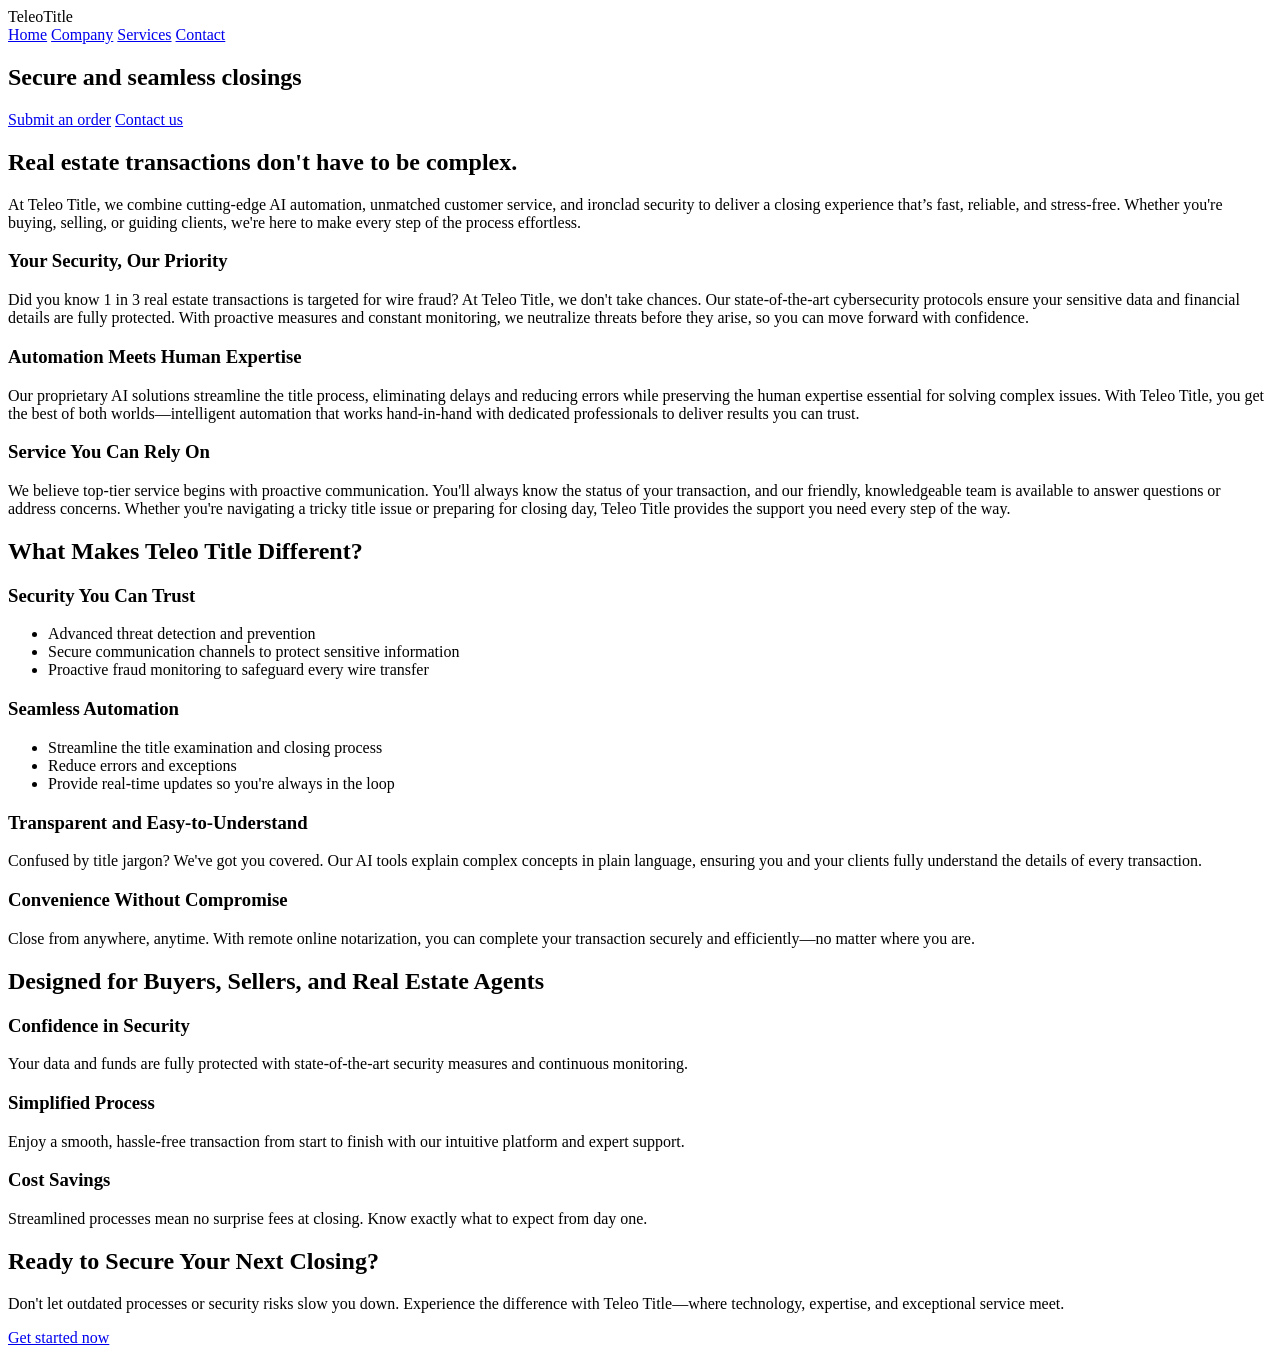
==== teleotitle-static-capture/index.html @ ceba51d6 "Add reconstructed Teleo Title homepage snapshot" ====
<!DOCTYPE html>
<html lang="en">
<head>
  <meta charset="UTF-8" />
  <meta name="viewport" content="width=device-width, initial-scale=1.0" />
  <title>Teleo Title - Homepage Snapshot</title>
  <link rel="stylesheet" href="styles.css" />
</head>
<body>
  <header class="site-header">
    <div class="brand">TeleoTitle</div>
    <nav>
      <a href="index.html">Home</a>
      <a href="company.html">Company</a>
      <a href="#services">Services</a>
      <a href="#contact">Contact</a>
    </nav>
  </header>

  <section class="hero map-bg">
    <div class="hero-card">
      <h1>Secure and seamless closings</h1>
      <div class="cta-row">
        <a class="btn btn-primary" href="#contact">Submit an order</a>
        <a class="btn btn-secondary" href="#contact">Contact us</a>
      </div>
    </div>
  </section>

  <main class="container">
    <section class="section">
      <h2>Real estate transactions don't have to be complex.</h2>
      <p>At Teleo Title, we combine cutting-edge AI automation, unmatched customer service, and ironclad security to deliver a closing experience that’s fast, reliable, and stress-free. Whether you're buying, selling, or guiding clients, we're here to make every step of the process effortless.</p>
    </section>

    <section class="grid three-up">
      <article class="card">
        <h3>Your Security, Our Priority</h3>
        <p>Did you know 1 in 3 real estate transactions is targeted for wire fraud? At Teleo Title, we don't take chances. Our state-of-the-art cybersecurity protocols ensure your sensitive data and financial details are fully protected. With proactive measures and constant monitoring, we neutralize threats before they arise, so you can move forward with confidence.</p>
      </article>
      <article class="card">
        <h3>Automation Meets Human Expertise</h3>
        <p>Our proprietary AI solutions streamline the title process, eliminating delays and reducing errors while preserving the human expertise essential for solving complex issues. With Teleo Title, you get the best of both worlds—intelligent automation that works hand-in-hand with dedicated professionals to deliver results you can trust.</p>
      </article>
      <article class="card">
        <h3>Service You Can Rely On</h3>
        <p>We believe top-tier service begins with proactive communication. You'll always know the status of your transaction, and our friendly, knowledgeable team is available to answer questions or address concerns. Whether you're navigating a tricky title issue or preparing for closing day, Teleo Title provides the support you need every step of the way.</p>
      </article>
    </section>

    <section class="section" id="services">
      <h2>What Makes Teleo Title Different?</h2>
      <div class="grid two-up">
        <article class="card">
          <h3>Security You Can Trust</h3>
          <ul>
            <li>Advanced threat detection and prevention</li>
            <li>Secure communication channels to protect sensitive information</li>
            <li>Proactive fraud monitoring to safeguard every wire transfer</li>
          </ul>
        </article>
        <article class="card">
          <h3>Seamless Automation</h3>
          <ul>
            <li>Streamline the title examination and closing process</li>
            <li>Reduce errors and exceptions</li>
            <li>Provide real-time updates so you're always in the loop</li>
          </ul>
        </article>
        <article class="card">
          <h3>Transparent and Easy-to-Understand</h3>
          <p>Confused by title jargon? We've got you covered. Our AI tools explain complex concepts in plain language, ensuring you and your clients fully understand the details of every transaction.</p>
        </article>
        <article class="card">
          <h3>Convenience Without Compromise</h3>
          <p>Close from anywhere, anytime. With remote online notarization, you can complete your transaction securely and efficiently—no matter where you are.</p>
        </article>
      </div>
    </section>

    <section class="section">
      <h2>Designed for Buyers, Sellers, and Real Estate Agents</h2>
      <div class="grid three-up">
        <article class="card">
          <h3>Confidence in Security</h3>
          <p>Your data and funds are fully protected with state-of-the-art security measures and continuous monitoring.</p>
        </article>
        <article class="card">
          <h3>Simplified Process</h3>
          <p>Enjoy a smooth, hassle-free transaction from start to finish with our intuitive platform and expert support.</p>
        </article>
        <article class="card">
          <h3>Cost Savings</h3>
          <p>Streamlined processes mean no surprise fees at closing. Know exactly what to expect from day one.</p>
        </article>
      </div>
    </section>

    <section class="section cta-block" id="contact">
      <h2>Ready to Secure Your Next Closing?</h2>
      <p>Don't let outdated processes or security risks slow you down. Experience the difference with Teleo Title—where technology, expertise, and exceptional service meet.</p>
      <a class="btn btn-primary" href="mailto:info@teleotitle.com">Get started now</a>
    </section>
  </main>
</body>
</html>
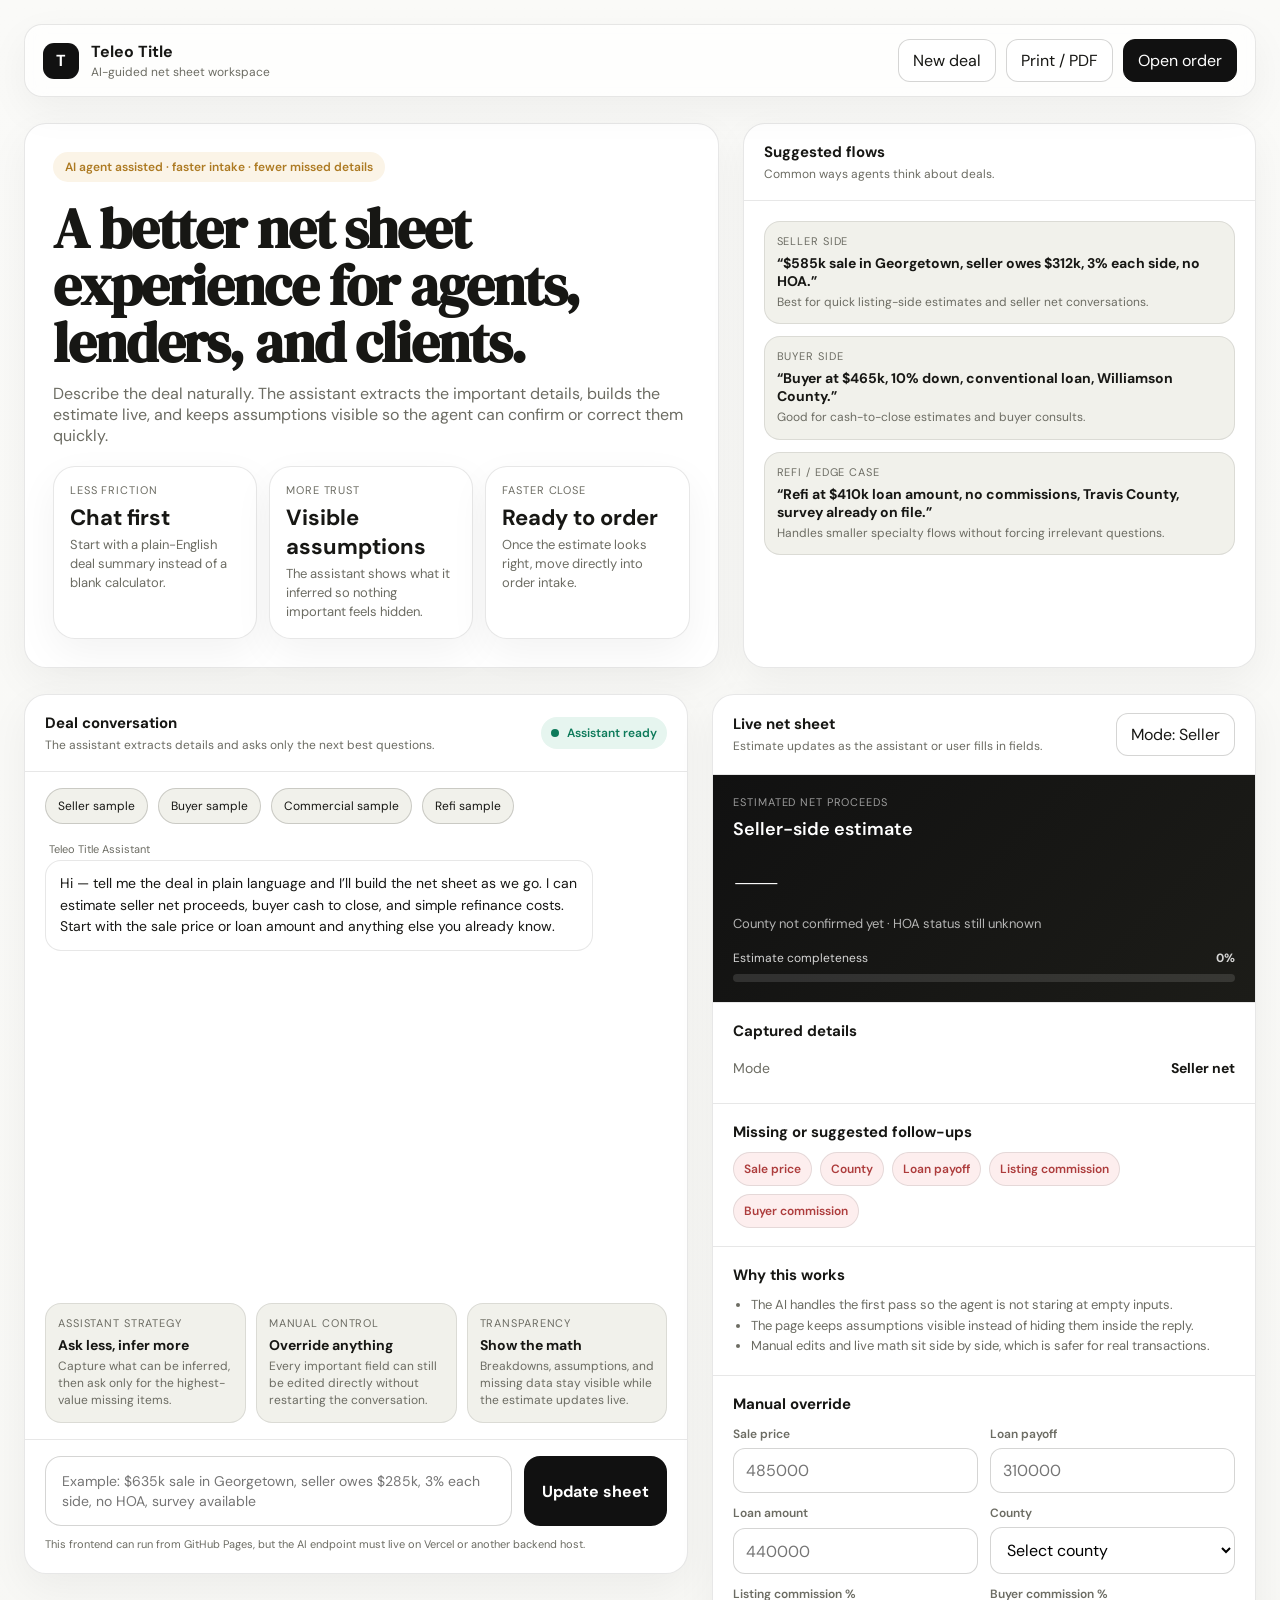
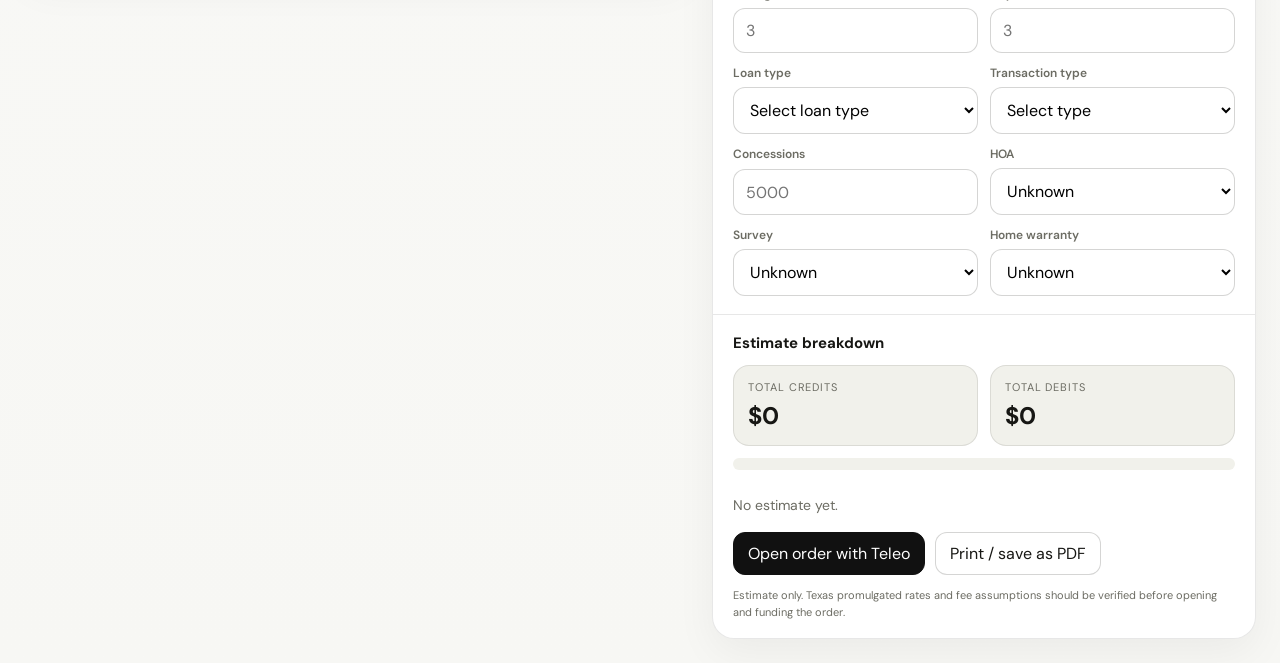
==== commit 5e2a6c7e: "Add files via upload" ====
--- a/teleotitle-static-capture/index.html
+++ b/teleotitle-static-capture/index.html
@@ -3,104 +3,932 @@
 <head>
   <meta charset="UTF-8" />
   <meta name="viewport" content="width=device-width, initial-scale=1.0" />
-  <title>Teleo Title - Homepage Snapshot</title>
-  <link rel="stylesheet" href="styles.css" />
+  <title>Teleo Title — Smart Net Sheet</title>
+  <link rel="preconnect" href="https://fonts.googleapis.com">
+  <link rel="preconnect" href="https://fonts.gstatic.com" crossorigin>
+  <link href="https://fonts.googleapis.com/css2?family=DM+Sans:wght@400;500;600;700&family=DM+Serif+Display:ital@0;1&display=swap" rel="stylesheet">
+
+  <script>
+    window.NET_SHEET_API_ENDPOINT = "https://YOUR-VERCEL-APP.vercel.app/api/chat";
+  </script>
+
+  <style>
+    :root {
+      --bg: #f7f7f4;
+      --panel: #ffffff;
+      --panel-2: #f1f1eb;
+      --text: #171714;
+      --muted: #6c6c63;
+      --line: rgba(23,23,20,.10);
+      --line-strong: rgba(23,23,20,.18);
+      --brand: #111111;
+      --gold: #ad7a22;
+      --gold-soft: #fbf4e7;
+      --green: #0d7a5a;
+      --green-soft: #e6f5ef;
+      --red: #ad3c3c;
+      --red-soft: #fdeeee;
+      --radius: 14px;
+      --radius-lg: 22px;
+      --shadow: 0 14px 40px rgba(0,0,0,.05);
+    }
+
+    * { box-sizing: border-box; }
+    html, body { margin: 0; padding: 0; }
+    body {
+      font-family: 'DM Sans', sans-serif;
+      background: linear-gradient(180deg, #fafaf8 0%, var(--bg) 100%);
+      color: var(--text);
+    }
+
+    .shell { max-width: 1440px; margin: 0 auto; padding: 24px; }
+    .topbar {
+      display: flex; align-items: center; justify-content: space-between; gap: 16px;
+      padding: 14px 18px; border: 1px solid var(--line); border-radius: 18px;
+      background: rgba(255,255,255,.7); backdrop-filter: blur(10px);
+      position: sticky; top: 14px; z-index: 30; box-shadow: var(--shadow);
+    }
+    .brand { display: flex; align-items: center; gap: 12px; }
+    .brand-mark {
+      width: 36px; height: 36px; border-radius: 11px; background: var(--brand);
+      display: grid; place-items: center; color: white; font-weight: 700;
+    }
+    .brand h1 { font-size: 16px; margin: 0; font-weight: 700; }
+    .brand p { margin: 2px 0 0; font-size: 12px; color: var(--muted); }
+    .top-actions { display: flex; gap: 10px; flex-wrap: wrap; }
+    .btn, button { font: inherit; }
+    .btn {
+      border: 1px solid var(--line-strong); background: white; color: var(--text);
+      border-radius: 12px; padding: 10px 14px; cursor: pointer; transition: .18s ease;
+    }
+    .btn:hover { transform: translateY(-1px); }
+    .btn-primary { background: var(--brand); color: white; border-color: var(--brand); }
+
+    .hero {
+      display: grid; grid-template-columns: 1.15fr .85fr; gap: 24px; margin: 26px 0;
+    }
+    .hero-card, .mini-card, .panel {
+      background: var(--panel); border: 1px solid var(--line);
+      border-radius: var(--radius-lg); box-shadow: var(--shadow);
+    }
+    .hero-card { padding: 28px; min-height: 240px; }
+    .hero-badge {
+      display: inline-flex; gap: 8px; align-items: center; background: var(--gold-soft);
+      color: var(--gold); padding: 7px 12px; border-radius: 999px; font-size: 12px;
+      font-weight: 600; margin-bottom: 18px;
+    }
+    .hero-title {
+      font-family: 'DM Serif Display', serif;
+      font-size: clamp(34px, 5vw, 56px);
+      line-height: 1.02; margin: 0 0 12px; letter-spacing: -.02em;
+    }
+    .hero-copy {
+      font-size: 16px; color: var(--muted); max-width: 720px; margin: 0 0 20px;
+    }
+    .hero-grid {
+      display: grid; grid-template-columns: repeat(3, minmax(0, 1fr)); gap: 12px; margin-top: 18px;
+    }
+    .mini-card { padding: 16px; }
+    .mini-kicker {
+      font-size: 11px; color: var(--muted); text-transform: uppercase; letter-spacing: .08em; margin-bottom: 6px;
+    }
+    .mini-value { font-size: 22px; font-weight: 700; margin-bottom: 4px; }
+    .mini-copy { color: var(--muted); font-size: 13px; line-height: 1.45; }
+
+    .layout {
+      display: grid; grid-template-columns: minmax(0, 1.1fr) minmax(360px, .9fr); gap: 24px; align-items: start;
+    }
+    .panel { overflow: hidden; }
+    .chat-head, .sheet-head, .section-head {
+      padding: 18px 20px; border-bottom: 1px solid var(--line);
+      display: flex; justify-content: space-between; align-items: center; gap: 12px;
+    }
+    .section-title { margin: 0; font-size: 15px; font-weight: 700; }
+    .section-sub { margin: 4px 0 0; color: var(--muted); font-size: 12px; }
+
+    .assistant-status {
+      display: inline-flex; align-items: center; gap: 8px; font-size: 12px; color: var(--green);
+      background: var(--green-soft); border-radius: 999px; padding: 8px 10px; font-weight: 600;
+    }
+    .dot { width: 8px; height: 8px; border-radius: 50%; background: currentColor; }
+
+    .chat-wrap { display: grid; grid-template-rows: auto auto 1fr auto auto; min-height: 880px; }
+    .quick-start { padding: 16px 20px 0; display: flex; gap: 10px; flex-wrap: wrap; }
+    .chip {
+      border: 1px solid var(--line-strong); background: var(--panel-2); color: var(--text);
+      border-radius: 999px; padding: 9px 12px; font-size: 12px; cursor: pointer;
+    }
+
+    .chat-messages {
+      padding: 18px 20px; display: flex; flex-direction: column; gap: 14px;
+      min-height: 320px; max-height: 520px; overflow: auto;
+    }
+    .msg { display: flex; flex-direction: column; gap: 4px; }
+    .msg.user { align-items: flex-end; }
+    .msg.assistant { align-items: flex-start; }
+    .msg-label { font-size: 11px; color: var(--muted); padding: 0 4px; }
+    .bubble {
+      max-width: 88%; padding: 12px 14px; border-radius: 16px; font-size: 14px;
+      line-height: 1.55; border: 1px solid var(--line); background: white;
+    }
+    .user .bubble { background: var(--brand); color: white; border-color: var(--brand); }
+
+    .typing { display: inline-flex; gap: 5px; align-items: center; }
+    .typing span {
+      width: 6px; height: 6px; border-radius: 50%; background: #7d7d75;
+      animation: bounce 1s infinite ease-in-out;
+    }
+    .typing span:nth-child(2){ animation-delay: .15s; }
+    .typing span:nth-child(3){ animation-delay: .3s; }
+    @keyframes bounce {
+      0%, 80%, 100% { transform: translateY(0); opacity: .6; }
+      40% { transform: translateY(-5px); opacity: 1; }
+    }
+
+    .pill-row { display: flex; flex-wrap: wrap; gap: 6px; margin-top: 8px; }
+    .fact-pill {
+      display: inline-flex; align-items: center; gap: 6px; background: var(--green-soft);
+      color: var(--green); border-radius: 999px; padding: 6px 10px; font-size: 11px; font-weight: 600;
+    }
+
+    .smart-row {
+      padding: 0 20px 16px; display: grid; grid-template-columns: repeat(3, minmax(0, 1fr)); gap: 10px;
+    }
+    .smart-card {
+      border: 1px solid var(--line); background: var(--panel-2); border-radius: 16px; padding: 12px;
+    }
+    .smart-label {
+      font-size: 11px; color: var(--muted); text-transform: uppercase; letter-spacing: .08em; margin-bottom: 6px;
+    }
+    .smart-card strong { display: block; font-size: 14px; margin-bottom: 4px; }
+    .smart-card p { margin: 0; font-size: 12px; color: var(--muted); line-height: 1.45; }
+
+    .input-bar { border-top: 1px solid var(--line); padding: 16px 20px 20px; }
+    .input-shell { display: grid; grid-template-columns: 1fr auto; gap: 12px; }
+    textarea {
+      width: 100%; resize: none; min-height: 60px; max-height: 180px;
+      border: 1px solid var(--line-strong); border-radius: 16px; padding: 14px 16px;
+      font: inherit; font-size: 14px; line-height: 1.45; outline: none; background: white;
+    }
+    textarea:focus { border-color: var(--gold); }
+    .send {
+      min-width: 132px; border: none; border-radius: 16px; background: var(--brand);
+      color: white; font-weight: 700; cursor: pointer; padding: 0 18px;
+    }
+    .send:disabled { opacity: .5; cursor: not-allowed; }
+
+    .sheet { position: sticky; top: 96px; }
+    .sheet-summary {
+      padding: 20px; background: linear-gradient(135deg, #111111 0%, #1c1c18 100%); color: white;
+    }
+    .summary-kicker {
+      color: rgba(255,255,255,.58); font-size: 11px; text-transform: uppercase;
+      letter-spacing: .08em; margin-bottom: 8px;
+    }
+    .summary-title { font-size: 18px; margin: 0 0 10px; font-weight: 600; }
+    .summary-net {
+      font-family: 'DM Serif Display', serif; font-size: clamp(42px, 5vw, 56px);
+      line-height: 1; margin: 0; letter-spacing: -.02em;
+    }
+    .summary-note { margin-top: 8px; color: rgba(255,255,255,.68); font-size: 13px; line-height: 1.45; }
+
+    .confidence { margin-top: 16px; display: grid; gap: 8px; }
+    .meter-row {
+      display: flex; justify-content: space-between; align-items: center;
+      font-size: 12px; color: rgba(255,255,255,.82);
+    }
+    .meter { height: 8px; border-radius: 999px; background: rgba(255,255,255,.12); overflow: hidden; }
+    .meter > span {
+      display: block; height: 100%; width: 0%; background: linear-gradient(90deg, #c8a564, #f4deac);
+      transition: width .25s ease;
+    }
+
+    .assumption-box, .missing-box, .manual-box, .breakdown, .timeline-box {
+      padding: 18px 20px; border-top: 1px solid var(--line);
+    }
+    .stack { display: grid; gap: 12px; }
+    .info-row {
+      display: flex; justify-content: space-between; gap: 12px; align-items: center;
+      font-size: 14px; padding: 8px 0; border-bottom: 1px dashed rgba(23,23,20,.08);
+    }
+    .info-row:last-child { border-bottom: none; }
+    .info-row span:first-child { color: var(--muted); }
+    .info-row strong { font-weight: 700; }
+
+    .list { display: flex; flex-wrap: wrap; gap: 8px; }
+    .badge {
+      font-size: 12px; font-weight: 600; padding: 8px 10px; border-radius: 999px;
+      background: var(--panel-2); border: 1px solid var(--line);
+    }
+    .badge.miss { background: var(--red-soft); color: var(--red); }
+
+    .manual-grid {
+      display: grid; grid-template-columns: repeat(2, minmax(0, 1fr)); gap: 12px;
+    }
+    .field { display: grid; gap: 6px; }
+    .field label { font-size: 12px; color: var(--muted); font-weight: 600; }
+    .field input, .field select {
+      width: 100%; border: 1px solid var(--line-strong); border-radius: 12px;
+      padding: 11px 12px; font: inherit; background: white;
+    }
+
+    .totals-grid {
+      display: grid; grid-template-columns: repeat(2, minmax(0,1fr)); gap: 12px; margin-bottom: 12px;
+    }
+    .total-card {
+      border: 1px solid var(--line); background: var(--panel-2); border-radius: 16px; padding: 14px;
+    }
+    .total-card small {
+      display: block; font-size: 11px; color: var(--muted); text-transform: uppercase;
+      letter-spacing: .08em; margin-bottom: 6px;
+    }
+    .total-card strong { font-size: 24px; font-weight: 700; }
+
+    .bar {
+      height: 12px; background: var(--panel-2); border-radius: 999px; overflow: hidden;
+      display: flex; margin-bottom: 12px;
+    }
+    .seg { height: 100%; }
+    .legend {
+      display: flex; flex-wrap: wrap; gap: 10px 16px; font-size: 12px; color: var(--muted); margin-bottom: 12px;
+    }
+    .legend span { display: inline-flex; align-items: center; gap: 8px; }
+    .legend i { width: 10px; height: 10px; border-radius: 50%; display: inline-block; }
+
+    .line-item {
+      display: flex; justify-content: space-between; gap: 12px; padding: 9px 0;
+      font-size: 14px; border-bottom: 1px solid rgba(23,23,20,.06);
+    }
+    .line-item:last-child { border-bottom: none; }
+    .line-item span:first-child { color: var(--muted); }
+    .value-red { color: var(--red); font-weight: 700; }
+    .value-green { color: var(--green); font-weight: 700; }
+
+    .footer-actions { display: flex; gap: 10px; flex-wrap: wrap; margin-top: 16px; }
+    .tiny { font-size: 11px; color: var(--muted); line-height: 1.5; }
+    .timeline-box ul {
+      padding-left: 18px; margin: 0; color: var(--muted); font-size: 13px; line-height: 1.6;
+    }
+    .empty-note { color: var(--muted); font-size: 14px; line-height: 1.6; }
+
+    @media (max-width: 1120px) {
+      .hero, .layout { grid-template-columns: 1fr; }
+      .sheet { position: static; }
+    }
+
+    @media (max-width: 760px) {
+      .shell { padding: 14px; }
+      .hero-card, .mini-card, .panel { border-radius: 18px; }
+      .hero-grid, .smart-row, .manual-grid, .totals-grid { grid-template-columns: 1fr; }
+      .topbar { padding: 12px 14px; }
+      .input-shell { grid-template-columns: 1fr; }
+      .send { min-height: 48px; }
+    }
+  </style>
 </head>
 <body>
-  <header class="site-header">
-    <div class="brand">TeleoTitle</div>
-    <nav>
-      <a href="index.html">Home</a>
-      <a href="company.html">Company</a>
-      <a href="#services">Services</a>
-      <a href="#contact">Contact</a>
-    </nav>
-  </header>
-
-  <section class="hero map-bg">
-    <div class="hero-card">
-      <h1>Secure and seamless closings</h1>
-      <div class="cta-row">
-        <a class="btn btn-primary" href="#contact">Submit an order</a>
-        <a class="btn btn-secondary" href="#contact">Contact us</a>
+  <div class="shell">
+    <div class="topbar">
+      <div class="brand">
+        <div class="brand-mark">T</div>
+        <div>
+          <h1>Teleo Title</h1>
+          <p>AI-guided net sheet workspace</p>
+        </div>
+      </div>
+      <div class="top-actions">
+        <button class="btn" onclick="resetAll()">New deal</button>
+        <button class="btn" onclick="window.print()">Print / PDF</button>
+        <button class="btn btn-primary" id="orderBtnTop" disabled>Open order</button>
       </div>
     </div>
-  </section>
-
-  <main class="container">
-    <section class="section">
-      <h2>Real estate transactions don't have to be complex.</h2>
-      <p>At Teleo Title, we combine cutting-edge AI automation, unmatched customer service, and ironclad security to deliver a closing experience that’s fast, reliable, and stress-free. Whether you're buying, selling, or guiding clients, we're here to make every step of the process effortless.</p>
-    </section>
-
-    <section class="grid three-up">
-      <article class="card">
-        <h3>Your Security, Our Priority</h3>
-        <p>Did you know 1 in 3 real estate transactions is targeted for wire fraud? At Teleo Title, we don't take chances. Our state-of-the-art cybersecurity protocols ensure your sensitive data and financial details are fully protected. With proactive measures and constant monitoring, we neutralize threats before they arise, so you can move forward with confidence.</p>
-      </article>
-      <article class="card">
-        <h3>Automation Meets Human Expertise</h3>
-        <p>Our proprietary AI solutions streamline the title process, eliminating delays and reducing errors while preserving the human expertise essential for solving complex issues. With Teleo Title, you get the best of both worlds—intelligent automation that works hand-in-hand with dedicated professionals to deliver results you can trust.</p>
-      </article>
-      <article class="card">
-        <h3>Service You Can Rely On</h3>
-        <p>We believe top-tier service begins with proactive communication. You'll always know the status of your transaction, and our friendly, knowledgeable team is available to answer questions or address concerns. Whether you're navigating a tricky title issue or preparing for closing day, Teleo Title provides the support you need every step of the way.</p>
-      </article>
-    </section>
-
-    <section class="section" id="services">
-      <h2>What Makes Teleo Title Different?</h2>
-      <div class="grid two-up">
-        <article class="card">
-          <h3>Security You Can Trust</h3>
-          <ul>
-            <li>Advanced threat detection and prevention</li>
-            <li>Secure communication channels to protect sensitive information</li>
-            <li>Proactive fraud monitoring to safeguard every wire transfer</li>
-          </ul>
-        </article>
-        <article class="card">
-          <h3>Seamless Automation</h3>
-          <ul>
-            <li>Streamline the title examination and closing process</li>
-            <li>Reduce errors and exceptions</li>
-            <li>Provide real-time updates so you're always in the loop</li>
-          </ul>
-        </article>
-        <article class="card">
-          <h3>Transparent and Easy-to-Understand</h3>
-          <p>Confused by title jargon? We've got you covered. Our AI tools explain complex concepts in plain language, ensuring you and your clients fully understand the details of every transaction.</p>
-        </article>
-        <article class="card">
-          <h3>Convenience Without Compromise</h3>
-          <p>Close from anywhere, anytime. With remote online notarization, you can complete your transaction securely and efficiently—no matter where you are.</p>
-        </article>
+
+    <section class="hero">
+      <div class="hero-card">
+        <div class="hero-badge">AI agent assisted · faster intake · fewer missed details</div>
+        <h2 class="hero-title">A better net sheet experience for agents, lenders, and clients.</h2>
+        <p class="hero-copy">Describe the deal naturally. The assistant extracts the important details, builds the estimate live, and keeps assumptions visible so the agent can confirm or correct them quickly.</p>
+        <div class="hero-grid">
+          <div class="mini-card">
+            <div class="mini-kicker">Less friction</div>
+            <div class="mini-value">Chat first</div>
+            <div class="mini-copy">Start with a plain-English deal summary instead of a blank calculator.</div>
+          </div>
+          <div class="mini-card">
+            <div class="mini-kicker">More trust</div>
+            <div class="mini-value">Visible assumptions</div>
+            <div class="mini-copy">The assistant shows what it inferred so nothing important feels hidden.</div>
+          </div>
+          <div class="mini-card">
+            <div class="mini-kicker">Faster close</div>
+            <div class="mini-value">Ready to order</div>
+            <div class="mini-copy">Once the estimate looks right, move directly into order intake.</div>
+          </div>
+        </div>
+      </div>
+
+      <div class="panel">
+        <div class="section-head">
+          <div>
+            <h3 class="section-title">Suggested flows</h3>
+            <p class="section-sub">Common ways agents think about deals.</p>
+          </div>
+        </div>
+        <div style="padding: 20px; display:grid; gap:12px;">
+          <div class="smart-card">
+            <div class="smart-label">Seller side</div>
+            <strong>“$585k sale in Georgetown, seller owes $312k, 3% each side, no HOA.”</strong>
+            <p>Best for quick listing-side estimates and seller net conversations.</p>
+          </div>
+          <div class="smart-card">
+            <div class="smart-label">Buyer side</div>
+            <strong>“Buyer at $465k, 10% down, conventional loan, Williamson County.”</strong>
+            <p>Good for cash-to-close estimates and buyer consults.</p>
+          </div>
+          <div class="smart-card">
+            <div class="smart-label">Refi / edge case</div>
+            <strong>“Refi at $410k loan amount, no commissions, Travis County, survey already on file.”</strong>
+            <p>Handles smaller specialty flows without forcing irrelevant questions.</p>
+          </div>
+        </div>
       </div>
     </section>
 
-    <section class="section">
-      <h2>Designed for Buyers, Sellers, and Real Estate Agents</h2>
-      <div class="grid three-up">
-        <article class="card">
-          <h3>Confidence in Security</h3>
-          <p>Your data and funds are fully protected with state-of-the-art security measures and continuous monitoring.</p>
-        </article>
-        <article class="card">
-          <h3>Simplified Process</h3>
-          <p>Enjoy a smooth, hassle-free transaction from start to finish with our intuitive platform and expert support.</p>
-        </article>
-        <article class="card">
-          <h3>Cost Savings</h3>
-          <p>Streamlined processes mean no surprise fees at closing. Know exactly what to expect from day one.</p>
-        </article>
+    <section class="layout">
+      <div class="panel chat-wrap">
+        <div class="chat-head">
+          <div>
+            <h3 class="section-title">Deal conversation</h3>
+            <p class="section-sub">The assistant extracts details and asks only the next best questions.</p>
+          </div>
+          <div class="assistant-status"><span class="dot"></span> Assistant ready</div>
+        </div>
+
+        <div class="quick-start">
+          <button class="chip" onclick="seedPrompt('$485k sale in Georgetown, seller owes $310k, 3% each side, has HOA')">Seller sample</button>
+          <button class="chip" onclick="seedPrompt('Buyer at $550k purchase, 20% down, conventional, Williamson County, HOA neighborhood')">Buyer sample</button>
+          <button class="chip" onclick="seedPrompt('Commercial sale at $1.2M in Travis County, no HOA, existing payoff $420k')">Commercial sample</button>
+          <button class="chip" onclick="seedPrompt('Refi with $380k loan amount, Travis County, no commissions')">Refi sample</button>
+        </div>
+
+        <div class="chat-messages" id="chatMessages">
+          <div class="msg assistant">
+            <div class="msg-label">Teleo Title Assistant</div>
+            <div class="bubble">
+              Hi — tell me the deal in plain language and I’ll build the net sheet as we go. I can estimate seller net proceeds, buyer cash to close, and simple refinance costs. Start with the sale price or loan amount and anything else you already know.
+            </div>
+          </div>
+        </div>
+
+        <div class="smart-row">
+          <div class="smart-card">
+            <div class="smart-label">Assistant strategy</div>
+            <strong>Ask less, infer more</strong>
+            <p>Capture what can be inferred, then ask only for the highest-value missing items.</p>
+          </div>
+          <div class="smart-card">
+            <div class="smart-label">Manual control</div>
+            <strong>Override anything</strong>
+            <p>Every important field can still be edited directly without restarting the conversation.</p>
+          </div>
+          <div class="smart-card">
+            <div class="smart-label">Transparency</div>
+            <strong>Show the math</strong>
+            <p>Breakdowns, assumptions, and missing data stay visible while the estimate updates live.</p>
+          </div>
+        </div>
+
+        <div class="input-bar">
+          <div class="input-shell">
+            <textarea id="chatInput" placeholder="Example: $635k sale in Georgetown, seller owes $285k, 3% each side, no HOA, survey available" oninput="grow(this)" onkeydown="handleKey(event)"></textarea>
+            <button class="send" id="sendBtn" onclick="sendMessage()">Update sheet</button>
+          </div>
+          <div class="tiny" style="margin-top:10px;">This frontend can run from GitHub Pages, but the AI endpoint must live on Vercel or another backend host.</div>
+        </div>
+      </div>
+
+      <div class="panel sheet">
+        <div class="sheet-head">
+          <div>
+            <h3 class="section-title">Live net sheet</h3>
+            <p class="section-sub">Estimate updates as the assistant or user fills in fields.</p>
+          </div>
+          <button class="btn" onclick="toggleMode()" id="modeBtn">Mode: Seller</button>
+        </div>
+
+        <div class="sheet-summary">
+          <div class="summary-kicker" id="summaryLabel">Estimated net proceeds</div>
+          <h4 class="summary-title" id="summaryTitle">Waiting for deal details</h4>
+          <p class="summary-net" id="summaryNet">—</p>
+          <div class="summary-note" id="summaryNote">Start with a deal description to generate the first estimate.</div>
+          <div class="confidence">
+            <div class="meter-row">
+              <span>Estimate completeness</span>
+              <strong id="confidencePct">0%</strong>
+            </div>
+            <div class="meter"><span id="confidenceFill"></span></div>
+          </div>
+        </div>
+
+        <div class="assumption-box">
+          <div class="section-title" style="margin-bottom:10px;">Captured details</div>
+          <div class="stack" id="capturedRows">
+            <div class="empty-note">No deal fields captured yet.</div>
+          </div>
+        </div>
+
+        <div class="missing-box">
+          <div class="section-title" style="margin-bottom:10px;">Missing or suggested follow-ups</div>
+          <div class="list" id="missingBadges">
+            <span class="badge miss">Sale price</span>
+            <span class="badge miss">County</span>
+            <span class="badge miss">Commissions or loan details</span>
+          </div>
+        </div>
+
+        <div class="timeline-box">
+          <div class="section-title" style="margin-bottom:10px;">Why this works</div>
+          <ul>
+            <li>The AI handles the first pass so the agent is not staring at empty inputs.</li>
+            <li>The page keeps assumptions visible instead of hiding them inside the reply.</li>
+            <li>Manual edits and live math sit side by side, which is safer for real transactions.</li>
+          </ul>
+        </div>
+
+        <div class="manual-box">
+          <div class="section-title" style="margin-bottom:12px;">Manual override</div>
+          <div class="manual-grid">
+            <div class="field"><label>Sale price</label><input id="f_sale_price" type="number" placeholder="485000" oninput="applyManual()"></div>
+            <div class="field"><label>Loan payoff</label><input id="f_loan_payoff" type="number" placeholder="310000" oninput="applyManual()"></div>
+            <div class="field"><label>Loan amount</label><input id="f_loan_amount" type="number" placeholder="440000" oninput="applyManual()"></div>
+            <div class="field"><label>County</label>
+              <select id="f_county" onchange="applyManual()">
+                <option value="">Select county</option>
+                <option value="williamson">Williamson</option>
+                <option value="travis">Travis</option>
+                <option value="hays">Hays</option>
+                <option value="bastrop">Bastrop</option>
+                <option value="other">Other</option>
+              </select>
+            </div>
+            <div class="field"><label>Listing commission %</label><input id="f_list_commission_pct" type="number" step="0.1" placeholder="3" oninput="applyManual()"></div>
+            <div class="field"><label>Buyer commission %</label><input id="f_buyer_commission_pct" type="number" step="0.1" placeholder="3" oninput="applyManual()"></div>
+            <div class="field"><label>Loan type</label>
+              <select id="f_loan_type" onchange="applyManual()">
+                <option value="">Select loan type</option>
+                <option value="conventional">Conventional</option>
+                <option value="fha">FHA</option>
+                <option value="va">VA</option>
+                <option value="cash">Cash</option>
+              </select>
+            </div>
+            <div class="field"><label>Transaction type</label>
+              <select id="f_transaction_type" onchange="applyManual()">
+                <option value="">Select type</option>
+                <option value="residential">Residential</option>
+                <option value="commercial">Commercial</option>
+                <option value="land">Land</option>
+                <option value="refi">Refi</option>
+              </select>
+            </div>
+            <div class="field"><label>Concessions</label><input id="f_concessions" type="number" placeholder="5000" oninput="applyManual()"></div>
+            <div class="field"><label>HOA</label>
+              <select id="f_has_hoa" onchange="applyManual()">
+                <option value="">Unknown</option>
+                <option value="true">Yes</option>
+                <option value="false">No</option>
+              </select>
+            </div>
+            <div class="field"><label>Survey</label>
+              <select id="f_has_survey" onchange="applyManual()">
+                <option value="">Unknown</option>
+                <option value="true">Yes</option>
+                <option value="false">No</option>
+              </select>
+            </div>
+            <div class="field"><label>Home warranty</label>
+              <select id="f_home_warranty" onchange="applyManual()">
+                <option value="">Unknown</option>
+                <option value="true">Yes</option>
+                <option value="false">No</option>
+              </select>
+            </div>
+          </div>
+        </div>
+
+        <div class="breakdown">
+          <div class="section-title" style="margin-bottom:12px;">Estimate breakdown</div>
+          <div class="totals-grid">
+            <div class="total-card">
+              <small>Total credits</small>
+              <strong id="totalCredits">$0</strong>
+            </div>
+            <div class="total-card">
+              <small>Total debits</small>
+              <strong id="totalDebits">$0</strong>
+            </div>
+          </div>
+          <div class="bar" id="bar"></div>
+          <div class="legend" id="legend"></div>
+          <div id="lineItems"><div class="empty-note">No estimate yet.</div></div>
+          <div class="footer-actions">
+            <button class="btn btn-primary" id="orderBtnBottom" disabled>Open order with Teleo</button>
+            <button class="btn" onclick="window.print()">Print / save as PDF</button>
+          </div>
+          <div class="tiny" style="margin-top:12px;">Estimate only. Texas promulgated rates and fee assumptions should be verified before opening and funding the order.</div>
+        </div>
       </div>
     </section>
-
-    <section class="section cta-block" id="contact">
-      <h2>Ready to Secure Your Next Closing?</h2>
-      <p>Don't let outdated processes or security risks slow you down. Experience the difference with Teleo Title—where technology, expertise, and exceptional service meet.</p>
-      <a class="btn btn-primary" href="mailto:info@teleotitle.com">Get started now</a>
-    </section>
-  </main>
+  </div>
+
+  <script>
+    const API_ENDPOINT =
+      window.NET_SHEET_API_ENDPOINT ||
+      localStorage.getItem('NET_SHEET_API_ENDPOINT') ||
+      '';
+
+    const fmtMoney = (n) => '$' + Math.round(Math.abs(Number(n) || 0)).toLocaleString();
+    const fmtPct = (n) => `${Number(n).toFixed(1).replace('.0','')}%`;
+
+    let currentFields = { transaction_mode: 'seller' };
+    let conversationHistory = [];
+    let loading = false;
+
+    const FIELD_LABELS = {
+      sale_price: 'Sale price',
+      loan_payoff: 'Loan payoff',
+      loan_amount: 'Loan amount',
+      county: 'County',
+      list_commission_pct: 'Listing commission',
+      buyer_commission_pct: 'Buyer commission',
+      loan_type: 'Loan type',
+      transaction_type: 'Transaction type',
+      transaction_mode: 'Mode',
+      concessions: 'Concessions',
+      has_hoa: 'HOA',
+      has_survey: 'Survey',
+      home_warranty: 'Home warranty',
+      owner_policy: 'Owner policy',
+      lender_policy: 'Lender policy'
+    };
+
+    function txRate(price) {
+      price = Number(price) || 0;
+      if (price <= 100000) return price * 0.0087;
+      if (price <= 1000000) return 100000 * 0.0087 + (price - 100000) * 0.00535;
+      return 100000 * 0.0087 + 900000 * 0.00535 + (price - 1000000) * 0.00302;
+    }
+
+    function lenderRate(loan) {
+      loan = Number(loan) || 0;
+      if (loan <= 100000) return loan * 0.0080;
+      if (loan <= 1000000) return 100000 * 0.0080 + (loan - 100000) * 0.00483;
+      return 100000 * 0.0080 + 900000 * 0.00483 + (loan - 1000000) * 0.00261;
+    }
+
+    function calcNetSheet(fields) {
+      const mode = fields.transaction_mode || 'seller';
+      const price = Number(fields.sale_price) || 0;
+      const payoff = Number(fields.loan_payoff) || 0;
+      const loanAmt = Number(fields.loan_amount) || 0;
+      const concessions = Number(fields.concessions) || 0;
+      const listPct = (Number(fields.list_commission_pct) || 0) / 100;
+      const buyerPct = (Number(fields.buyer_commission_pct) || 0) / 100;
+      const loanType = fields.loan_type || 'conventional';
+      const txType = fields.transaction_type || 'residential';
+
+      let credits = [];
+      let debits = [];
+      let assumptions = [];
+
+      if (mode === 'seller') {
+        if (price) credits.push({ label: 'Sale price', amt: price, type: 'credit' });
+        if (listPct) debits.push({ label: `Listing commission (${fmtPct(listPct * 100)})`, amt: price * listPct, type: 'commission' });
+        if (buyerPct) debits.push({ label: `Buyer agent commission (${fmtPct(buyerPct * 100)})`, amt: price * buyerPct, type: 'commission' });
+        if (payoff) debits.push({ label: 'Existing loan payoff', amt: payoff, type: 'loan' });
+        if (fields.owner_policy !== false && price) debits.push({ label: "Owner's title policy", amt: txRate(price), type: 'title' });
+        if (price) debits.push({ label: 'Teleo closing fee', amt: 595, type: 'title' });
+        if (price) debits.push({ label: 'Recording / misc. estimate', amt: 150, type: 'title' });
+        if (txType === 'commercial') debits.push({ label: 'Commercial endorsements', amt: 250, type: 'other' });
+        if (fields.has_survey === true) debits.push({ label: 'Survey', amt: 650, type: 'other' });
+        if (fields.has_hoa === true) debits.push({ label: 'HOA transfer / resale estimate', amt: 350, type: 'other' });
+        if (fields.home_warranty === true) debits.push({ label: 'Home warranty', amt: 575, type: 'other' });
+        if (concessions) debits.push({ label: 'Seller concessions / credits', amt: concessions, type: 'other' });
+        if (price) debits.push({ label: 'Transfer tax estimate', amt: price * 0.001, type: 'other' });
+
+        if (!fields.county) assumptions.push('County not confirmed yet');
+        if (fields.has_hoa !== true && fields.has_hoa !== false) assumptions.push('HOA status still unknown');
+      } else {
+        if (price) credits.push({ label: 'Purchase price', amt: price, type: 'credit' });
+        if (concessions) credits.push({ label: 'Seller concessions', amt: concessions, type: 'credit' });
+        if (loanAmt) credits.push({ label: 'Loan amount', amt: loanAmt, type: 'credit' });
+        if (loanAmt && fields.lender_policy !== false && loanType !== 'cash') debits.push({ label: "Lender's title policy", amt: lenderRate(loanAmt), type: 'title' });
+        if (price) debits.push({ label: 'Teleo closing fee', amt: 595, type: 'title' });
+        if (price) debits.push({ label: 'Recording / endorsements', amt: 250, type: 'title' });
+        if (price) debits.push({ label: 'Title search & exam', amt: 195, type: 'title' });
+        if (loanAmt && loanType !== 'cash') {
+          debits.push({ label: 'Origination fee estimate (1%)', amt: loanAmt * 0.01, type: 'loan' });
+          debits.push({ label: 'Appraisal estimate', amt: 600, type: 'loan' });
+          debits.push({ label: 'Prepaid interest estimate', amt: loanAmt * 0.07 / 365 * 15, type: 'loan' });
+          debits.push({ label: 'Initial escrow estimate', amt: price * 0.022 / 12 * 3, type: 'loan' });
+          if (loanType === 'fha') debits.push({ label: 'FHA upfront MIP', amt: loanAmt * 0.0175, type: 'loan' });
+        }
+        if (fields.has_survey === true) debits.push({ label: 'Survey', amt: 650, type: 'other' });
+        if (fields.has_hoa === true) debits.push({ label: 'HOA dues / proration estimate', amt: 300, type: 'other' });
+
+        if (!fields.loan_amount && loanType !== 'cash') assumptions.push('Loan amount still missing');
+        if (!fields.loan_type) assumptions.push('Loan type not confirmed yet');
+      }
+
+      const totalCredits = credits.reduce((sum, item) => sum + item.amt, 0);
+      const totalDebits = debits.reduce((sum, item) => sum + item.amt, 0);
+      const net = totalCredits - totalDebits;
+      return { credits, debits, totalCredits, totalDebits, net, assumptions };
+    }
+
+    function getMissingFields(fields) {
+      const mode = fields.transaction_mode || 'seller';
+      const core = ['sale_price', 'county'];
+      const sellerNeeds = ['loan_payoff', 'list_commission_pct', 'buyer_commission_pct'];
+      const buyerNeeds = ['loan_type'];
+      const buyerNeedsExtra = fields.loan_type === 'cash' ? [] : ['loan_amount'];
+      return [...core, ...(mode === 'seller' ? sellerNeeds : [...buyerNeeds, ...buyerNeedsExtra])]
+        .filter(key => fields[key] === undefined || fields[key] === null || fields[key] === '');
+    }
+
+    function completeness(fields) {
+      const missing = getMissingFields(fields);
+      const baseCount = (fields.transaction_mode || 'seller') === 'seller' ? 5 : 4;
+      return Math.max(0, Math.min(100, Math.round(((baseCount - missing.length) / baseCount) * 100)));
+    }
+
+    function renderCaptured(fields) {
+      const wrap = document.getElementById('capturedRows');
+      const entries = Object.entries(fields).filter(([_, value]) => value !== '' && value !== undefined && value !== null);
+      if (!entries.length) {
+        wrap.innerHTML = '<div class="empty-note">No deal fields captured yet.</div>';
+        return;
+      }
+
+      wrap.innerHTML = entries.map(([key, value]) => {
+        let display = value;
+        if (['sale_price', 'loan_payoff', 'loan_amount', 'concessions'].includes(key)) display = fmtMoney(value);
+        if (['list_commission_pct', 'buyer_commission_pct'].includes(key)) display = fmtPct(value);
+        if (typeof value === 'boolean') display = value ? 'Yes' : 'No';
+        if (key === 'transaction_mode') display = value === 'seller' ? 'Seller net' : 'Buyer cash to close';
+        return `<div class="info-row"><span>${FIELD_LABELS[key] || key}</span><strong>${display}</strong></div>`;
+      }).join('');
+    }
+
+    function renderMissing(fields, aiMissing = []) {
+      const wrap = document.getElementById('missingBadges');
+      const combined = [...new Set([...getMissingFields(fields), ...aiMissing])];
+      if (!combined.length) {
+        wrap.innerHTML = '<span class="badge">Estimate looks fairly complete</span>';
+        return;
+      }
+      wrap.innerHTML = combined.map(key => `<span class="badge miss">${FIELD_LABELS[key] || key}</span>`).join('');
+    }
+
+    function renderManualFields(fields) {
+      const ids = ['sale_price','loan_payoff','loan_amount','county','list_commission_pct','buyer_commission_pct','loan_type','transaction_type','concessions'];
+      ids.forEach(key => {
+        const el = document.getElementById(`f_${key}`);
+        if (!el) return;
+        el.value = fields[key] ?? '';
+      });
+      ['has_hoa','has_survey','home_warranty'].forEach(key => {
+        const el = document.getElementById(`f_${key}`);
+        if (!el) return;
+        const v = fields[key];
+        el.value = v === true ? 'true' : v === false ? 'false' : '';
+      });
+    }
+
+    function renderBreakdown(fields) {
+      const { credits, debits, totalCredits, totalDebits, net, assumptions } = calcNetSheet(fields);
+      const mode = fields.transaction_mode || 'seller';
+      const completePct = completeness(fields);
+
+      document.getElementById('summaryLabel').textContent = mode === 'seller' ? 'Estimated net proceeds' : 'Estimated cash to close';
+      document.getElementById('summaryTitle').textContent = mode === 'seller' ? 'Seller-side estimate' : 'Buyer-side estimate';
+      document.getElementById('summaryNet').textContent = fields.sale_price || fields.loan_amount ? fmtMoney(net) : '—';
+      document.getElementById('summaryNote').textContent = assumptions.length
+        ? assumptions.join(' · ')
+        : (fields.sale_price || fields.loan_amount ? 'Estimate generated from captured deal details.' : 'Start with a deal description to generate the first estimate.');
+
+      document.getElementById('confidencePct').textContent = `${completePct}%`;
+      document.getElementById('confidenceFill').style.width = `${completePct}%`;
+      document.getElementById('totalCredits').textContent = fmtMoney(totalCredits);
+      document.getElementById('totalDebits').textContent = fmtMoney(totalDebits);
+
+      const comm = debits.filter(x => x.type === 'commission').reduce((s, x) => s + x.amt, 0);
+      const title = debits.filter(x => x.type === 'title').reduce((s, x) => s + x.amt, 0);
+      const loan = debits.filter(x => x.type === 'loan').reduce((s, x) => s + x.amt, 0);
+      const other = debits.filter(x => x.type === 'other').reduce((s, x) => s + x.amt, 0);
+      const totalDeb = totalDebits || 1;
+      const segments = [
+        { label: 'Commissions', value: comm, color: '#d97941' },
+        { label: 'Loan-related', value: loan, color: '#3c78c9' },
+        { label: 'Title & closing', value: title, color: '#12926c' },
+        { label: 'Other', value: other, color: '#8a877d' }
+      ].filter(x => x.value > 0);
+
+      document.getElementById('bar').innerHTML = segments.map(seg => `<div class="seg" style="width:${(seg.value / totalDeb * 100).toFixed(2)}%; background:${seg.color}"></div>`).join('');
+      document.getElementById('legend').innerHTML = segments.map(seg => `<span><i style="background:${seg.color}"></i>${seg.label} ${fmtMoney(seg.value)}</span>`).join('');
+
+      const lineWrap = document.getElementById('lineItems');
+      const allItems = [
+        ...credits.map(i => ({ ...i, cls: 'value-green' })),
+        ...debits.map(i => ({ ...i, cls: 'value-red' }))
+      ];
+      if (!allItems.length) {
+        lineWrap.innerHTML = '<div class="empty-note">No estimate yet.</div>';
+      } else {
+        lineWrap.innerHTML = allItems.map(i => `<div class="line-item"><span>${i.label}</span><strong class="${i.cls}">${fmtMoney(i.amt)}</strong></div>`).join('') +
+          `<div class="line-item" style="margin-top:8px; border-top:1px solid var(--line-strong); padding-top:14px;"><span style="color:var(--text); font-weight:700;">${mode === 'seller' ? 'Estimated net proceeds' : 'Estimated cash to close'}</span><strong class="${net >= 0 ? 'value-green' : 'value-red'}">${fmtMoney(net)}</strong></div>`;
+      }
+
+      const canOrder = !!(fields.sale_price || fields.loan_amount);
+      document.getElementById('orderBtnTop').disabled = !canOrder;
+      document.getElementById('orderBtnBottom').disabled = !canOrder;
+      document.getElementById('modeBtn').textContent = `Mode: ${mode === 'seller' ? 'Seller' : 'Buyer'}`;
+    }
+
+    function renderAll(aiMissing = []) {
+      renderCaptured(currentFields);
+      renderMissing(currentFields, aiMissing);
+      renderManualFields(currentFields);
+      renderBreakdown(currentFields);
+    }
+
+    function appendMessage(role, text, pills = []) {
+      const box = document.getElementById('chatMessages');
+      const div = document.createElement('div');
+      div.className = `msg ${role}`;
+      div.innerHTML = `
+        <div class="msg-label">${role === 'assistant' ? 'Teleo Title Assistant' : 'You'}</div>
+        <div class="bubble">
+          ${text}
+          ${pills.length ? `<div class="pill-row">${pills.map(p => `<span class="fact-pill">${p}</span>`).join('')}</div>` : ''}
+        </div>
+      `;
+      box.appendChild(div);
+      box.scrollTop = box.scrollHeight;
+    }
+
+    function showTyping() {
+      const box = document.getElementById('chatMessages');
+      const div = document.createElement('div');
+      div.id = 'typing';
+      div.className = 'msg assistant';
+      div.innerHTML = `<div class="msg-label">Teleo Title Assistant</div><div class="bubble"><div class="typing"><span></span><span></span><span></span></div></div>`;
+      box.appendChild(div);
+      box.scrollTop = box.scrollHeight;
+    }
+
+    function hideTyping() {
+      document.getElementById('typing')?.remove();
+    }
+
+    function grow(el) {
+      el.style.height = 'auto';
+      el.style.height = Math.min(el.scrollHeight, 180) + 'px';
+    }
+
+    function handleKey(e) {
+      if (e.key === 'Enter' && !e.shiftKey) {
+        e.preventDefault();
+        sendMessage();
+      }
+    }
+
+    function seedPrompt(text) {
+      const input = document.getElementById('chatInput');
+      input.value = text;
+      grow(input);
+      sendMessage();
+    }
+
+    function parseBool(val) {
+      if (val === 'true') return true;
+      if (val === 'false') return false;
+      return undefined;
+    }
+
+    function applyManual() {
+      const readNumber = (id) => {
+        const v = document.getElementById(id).value;
+        return v === '' ? undefined : Number(v);
+      };
+      const readValue = (id) => {
+        const v = document.getElementById(id).value;
+        return v === '' ? undefined : v;
+      };
+
+      currentFields = {
+        ...currentFields,
+        sale_price: readNumber('f_sale_price'),
+        loan_payoff: readNumber('f_loan_payoff'),
+        loan_amount: readNumber('f_loan_amount'),
+        county: readValue('f_county'),
+        list_commission_pct: readNumber('f_list_commission_pct'),
+        buyer_commission_pct: readNumber('f_buyer_commission_pct'),
+        loan_type: readValue('f_loan_type'),
+        transaction_type: readValue('f_transaction_type'),
+        concessions: readNumber('f_concessions'),
+        has_hoa: parseBool(document.getElementById('f_has_hoa').value),
+        has_survey: parseBool(document.getElementById('f_has_survey').value),
+        home_warranty: parseBool(document.getElementById('f_home_warranty').value)
+      };
+      Object.keys(currentFields).forEach(key => currentFields[key] === undefined && delete currentFields[key]);
+      renderAll();
+    }
+
+    function toggleMode() {
+      currentFields.transaction_mode = (currentFields.transaction_mode || 'seller') === 'seller' ? 'buyer' : 'seller';
+      renderAll();
+    }
+
+    function resetAll() {
+      currentFields = { transaction_mode: 'seller' };
+      conversationHistory = [];
+      document.getElementById('chatMessages').innerHTML = `
+        <div class="msg assistant">
+          <div class="msg-label">Teleo Title Assistant</div>
+          <div class="bubble">Hi — tell me the deal in plain language and I’ll build the net sheet as we go. I can estimate seller net proceeds, buyer cash to close, and simple refinance costs. Start with the sale price or loan amount and anything else you already know.</div>
+        </div>`;
+      document.getElementById('chatInput').value = '';
+      grow(document.getElementById('chatInput'));
+      renderAll();
+    }
+
+    async function callAssistant(payload) {
+      if (!API_ENDPOINT) {
+        throw new Error('No API endpoint configured');
+      }
+
+      const response = await fetch(API_ENDPOINT, {
+        method: 'POST',
+        headers: { 'Content-Type': 'application/json' },
+        body: JSON.stringify(payload)
+      });
+
+      const raw = await response.text();
+      let parsed = {};
+      try { parsed = raw ? JSON.parse(raw) : {}; } catch {}
+
+      if (!response.ok) {
+        throw new Error(parsed.error || parsed.detail?.error || `Server error ${response.status}`);
+      }
+
+      return parsed;
+    }
+
+    async function sendMessage() {
+      const input = document.getElementById('chatInput');
+      const text = input.value.trim();
+      if (!text || loading) return;
+
+      appendMessage('user', text);
+      conversationHistory.push({ role: 'user', content: text });
+      input.value = '';
+      grow(input);
+
+      loading = true;
+      document.getElementById('sendBtn').disabled = true;
+      showTyping();
+
+      try {
+        const data = await callAssistant({
+          messages: conversationHistory,
+          current_fields: currentFields
+        });
+
+        hideTyping();
+
+        if (data.updated_fields) currentFields = { ...currentFields, ...data.updated_fields };
+        if (!currentFields.transaction_mode) currentFields.transaction_mode = 'seller';
+
+        const pills = Array.isArray(data.extracted_fields) ? data.extracted_fields.map(f => f.label) : [];
+        appendMessage('assistant', data.message || 'I updated the estimate.', pills);
+        conversationHistory.push({ role: 'assistant', content: data.message || 'I updated the estimate.' });
+
+        renderAll(Array.isArray(data.missing_fields) ? data.missing_fields : []);
+      } catch (err) {
+        hideTyping();
+        appendMessage(
+          'assistant',
+          `The AI endpoint is unavailable right now. ${err.message}. You can still complete the estimate below using Manual Override.`
+        );
+        renderAll();
+      } finally {
+        loading = false;
+        document.getElementById('sendBtn').disabled = false;
+      }
+    }
+
+    renderAll();
+  </script>
 </body>
-</html>
+</html>
